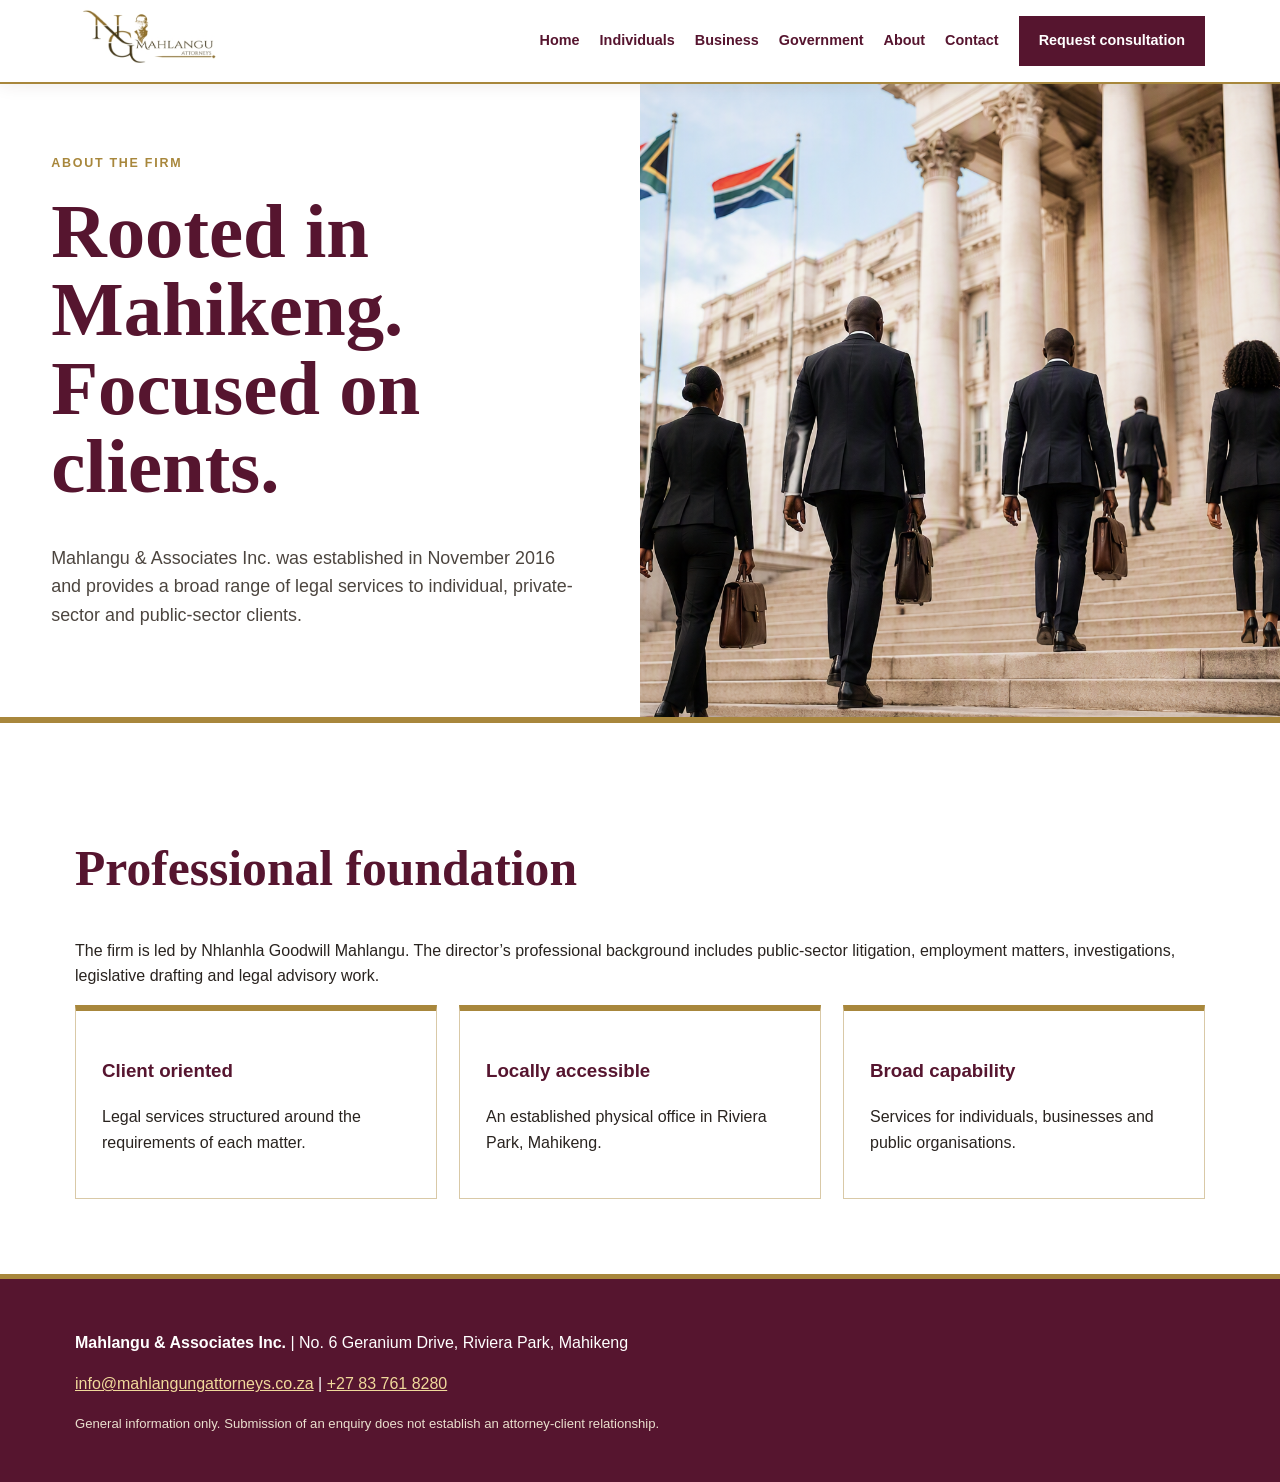
==== about.html @ ce29629a "Add files via upload" ====
<!doctype html><html lang="en-ZA"><head><meta charset="utf-8"><meta name="viewport" content="width=device-width,initial-scale=1"><meta name="description" content="About Mahlangu Attorneys in Mahikeng."><title>About | Mahlangu Attorneys</title><link rel="stylesheet" href="assets/style.css"><link rel="icon" href="assets/logo.jpeg"></head><body><header class="top"><nav class="nav wrap"><a href="index.html"><img class="logo" src="assets/logo.jpeg" alt="Mahlangu Attorneys logo"></a><button class="menu" aria-expanded="false">Menu</button><div class="links"><a href="index.html">Home</a><a href="individuals.html">Individuals</a><a href="business.html">Business</a><a href="government.html">Government</a><a href="about.html">About</a><a href="contact.html">Contact</a><a class="button" href="contact.html#form">Request consultation</a></div></nav></header>
<main><section class="pagehero"><div class="copy"><div class="eyebrow">About the firm</div><h1>Rooted in Mahikeng. Focused on clients.</h1><p class="lead">Mahlangu & Associates Inc. was established in November 2016 and provides a broad range of legal services to individual, private-sector and public-sector clients.</p></div><img src="assets/landing-court.png" alt="Legal professionals approaching courthouse steps"></section><section class="section"><div class="wrap"><h2>Professional foundation</h2><p>The firm is led by Nhlanhla Goodwill Mahlangu. The director’s professional background includes public-sector litigation, employment matters, investigations, legislative drafting and legal advisory work.</p><div class="grid3"><div class="card"><h3>Client oriented</h3><p>Legal services structured around the requirements of each matter.</p></div><div class="card"><h3>Locally accessible</h3><p>An established physical office in Riviera Park, Mahikeng.</p></div><div class="card"><h3>Broad capability</h3><p>Services for individuals, businesses and public organisations.</p></div></div></div></section></main><footer><div class="wrap"><p><strong>Mahlangu & Associates Inc.</strong> | No. 6 Geranium Drive, Riviera Park, Mahikeng</p><p><a href="mailto:info@mahlangungattorneys.co.za">info@mahlangungattorneys.co.za</a> | <a href="tel:+27837618280">+27 83 761 8280</a></p><p class="note" style="color:#eadfce">General information only. Submission of an enquiry does not establish an attorney-client relationship.</p></div></footer><script src="assets/site.js"></script>
</body></html>
---- assets/style.css ----
:root{--burg:#56152f;--gold:#a8873c;--ink:#29231f;--muted:#6d665f;--cream:#faf7f1;--line:#d9c9a7}*{box-sizing:border-box}html{scroll-behavior:smooth}body{margin:0;font-family:Arial,Helvetica,sans-serif;color:var(--ink);line-height:1.6;background:#fff}a{color:inherit}.wrap{width:min(1130px,92%);margin:auto}.top{position:sticky;top:0;z-index:20;background:#fff;border-bottom:2px solid var(--gold);box-shadow:0 2px 16px #3b211514}.nav{min-height:82px;display:flex;align-items:center;justify-content:space-between;gap:25px}.logo{width:285px;max-width:43vw;height:65px;object-fit:contain;object-position:left}.links{display:flex;align-items:center;gap:20px}.links a{text-decoration:none;color:var(--burg);font-weight:700;font-size:.9rem}.button{display:inline-block;background:var(--burg);color:#fff!important;padding:11px 18px;border:2px solid var(--burg);text-decoration:none;font-weight:700}.button.gold{background:var(--gold);border-color:var(--gold);color:#fff!important}.button.outline{background:#fff;color:var(--burg)!important}.menu{display:none;background:var(--burg);color:#fff;border:0;padding:10px}.hero{position:relative;min-height:640px;display:grid;align-items:center;border-bottom:7px solid var(--gold);overflow:hidden}.hero:before{content:"";position:absolute;inset:0;background:url('landing-court.png') center/cover no-repeat}.hero:after{content:"";position:absolute;inset:0;background:linear-gradient(90deg,#fff 0%,rgba(255,255,255,.95) 32%,rgba(255,255,255,.45) 62%,rgba(255,255,255,.03) 100%)}.hero-copy{position:relative;z-index:2;max-width:550px;padding:70px 0}.eyebrow{color:var(--gold);letter-spacing:.14em;text-transform:uppercase;font-weight:800;font-size:.78rem}.hero h1,.pagehero h1{font-family:Georgia,serif;color:var(--burg);font-size:clamp(2.8rem,6vw,5rem);line-height:1.02;margin:.25em 0}.lead{font-size:1.12rem;color:#4c453f}.btns{display:flex;gap:12px;flex-wrap:wrap;margin-top:26px}.section{padding:75px 0}.soft{background:var(--cream)}h2{font-family:Georgia,serif;color:var(--burg);font-size:clamp(2rem,4vw,3.1rem);line-height:1.15}.grid3{display:grid;grid-template-columns:repeat(3,1fr);gap:22px}.card{border:1px solid var(--line);border-top:6px solid var(--gold);background:#fff;padding:26px}.card h3{color:var(--burg)}.pagehero{display:grid;grid-template-columns:1fr 1fr;min-height:520px;border-bottom:6px solid var(--gold)}.pagehero .copy{padding:70px max(4vw,30px);display:grid;align-content:center;background:#fff}.pagehero img{width:100%;height:100%;object-fit:cover}.services{display:grid;grid-template-columns:repeat(2,1fr);gap:16px}.service{padding:22px;border-left:5px solid var(--burg);background:var(--cream)}.service h3{margin-top:0;color:var(--burg)}.contact{display:grid;grid-template-columns:.85fr 1.15fr;gap:40px}.panel{border:1px solid var(--line);padding:28px}.field{margin-bottom:14px}.field label{font-weight:700;display:block}.field input,.field select,.field textarea{width:100%;padding:12px;border:1px solid #aaa;font:inherit}.socials{display:flex;gap:10px;flex-wrap:wrap;margin-top:18px}.social{padding:9px 13px;border:1px solid var(--gold);color:var(--burg);text-decoration:none;font-weight:700}.note{font-size:.82rem;color:var(--muted)}footer{background:var(--burg);color:#fff;padding:35px 0;border-top:5px solid var(--gold)}footer .logo{background:#fff;padding:4px}footer a{color:#f0d99b}.success{display:none;padding:12px;background:#edf5ef;border-left:5px solid #39734d;margin-top:12px}@media(max-width:820px){.menu{display:block}.links{display:none;position:absolute;top:82px;left:0;right:0;background:#fff;padding:20px;flex-direction:column;align-items:flex-start;border-bottom:2px solid var(--gold)}.links.open{display:flex}.pagehero{grid-template-columns:1fr}.pagehero img{max-height:420px}.grid3{grid-template-columns:1fr}.contact{grid-template-columns:1fr}.hero:after{background:rgba(255,255,255,.75)}.services{grid-template-columns:1fr}}@media(max-width:520px){.logo{width:195px}.hero{min-height:570px}.hero-copy{padding:45px 0}}
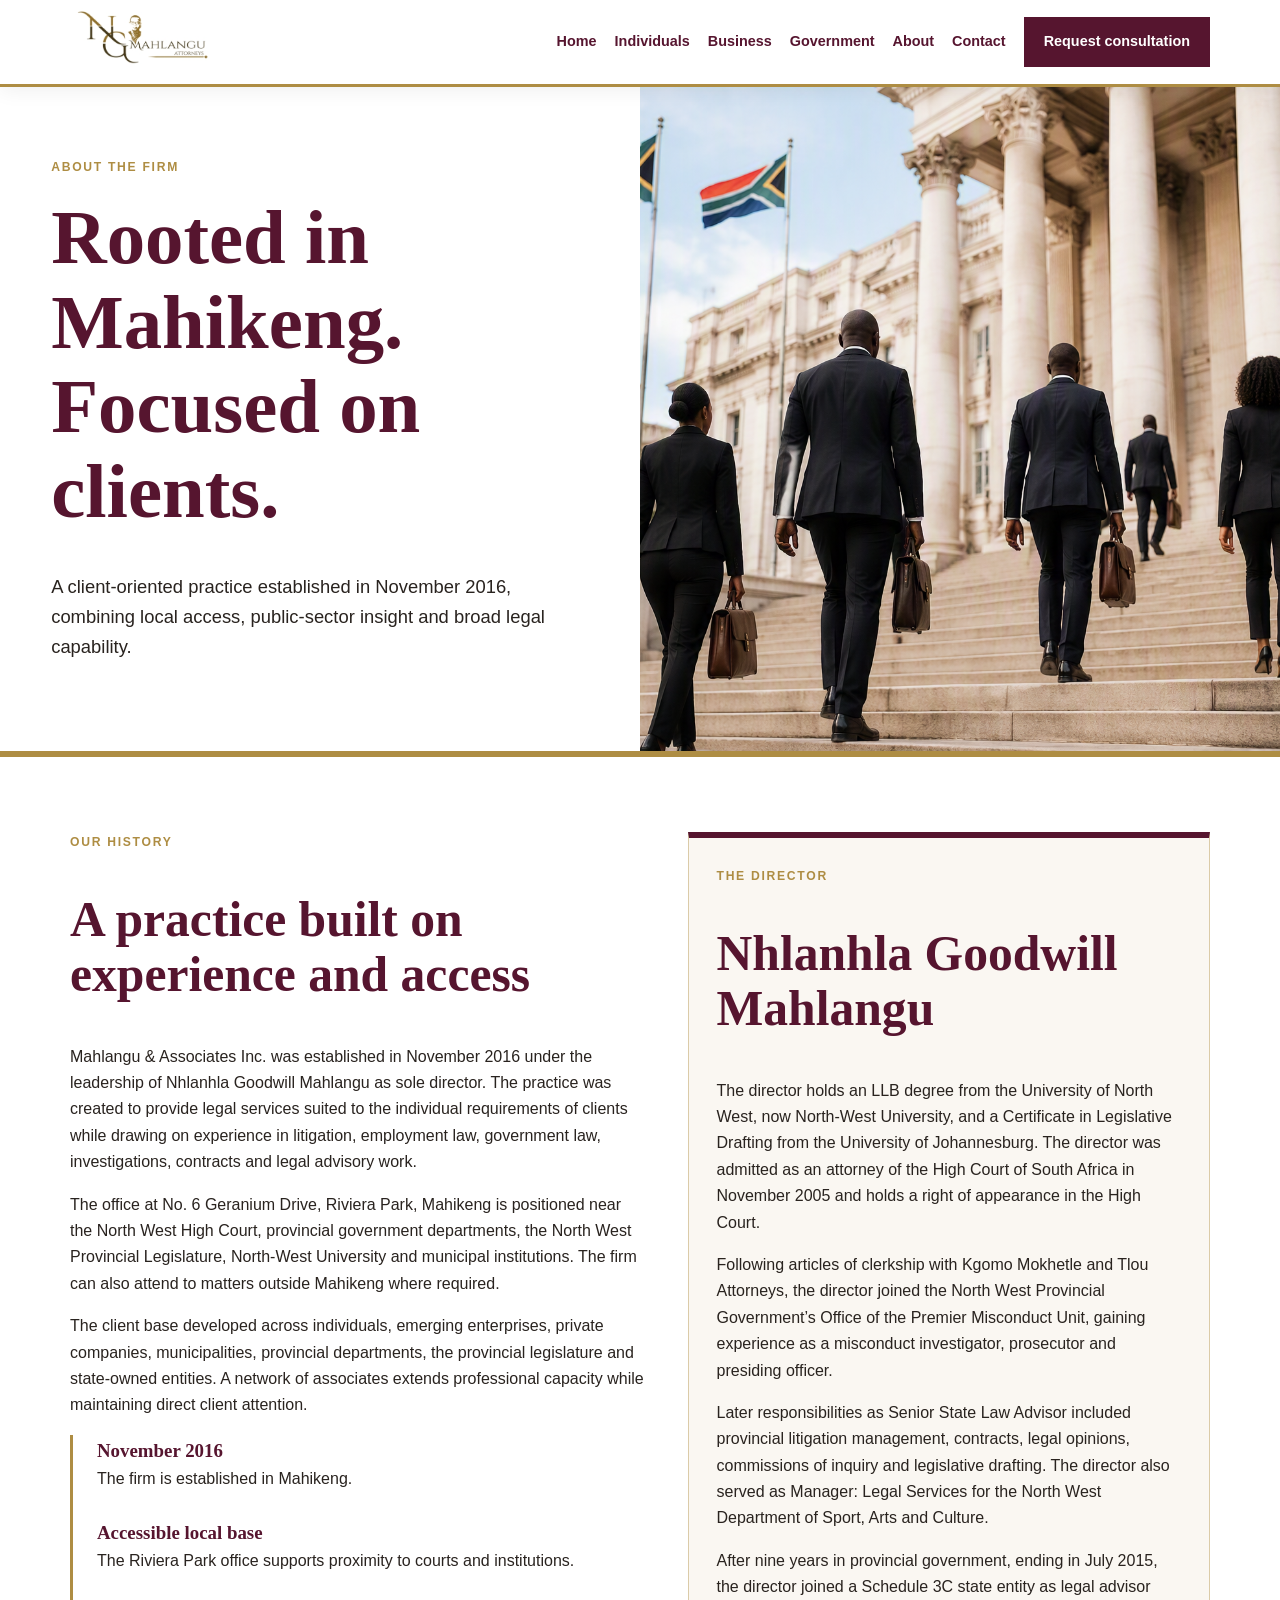
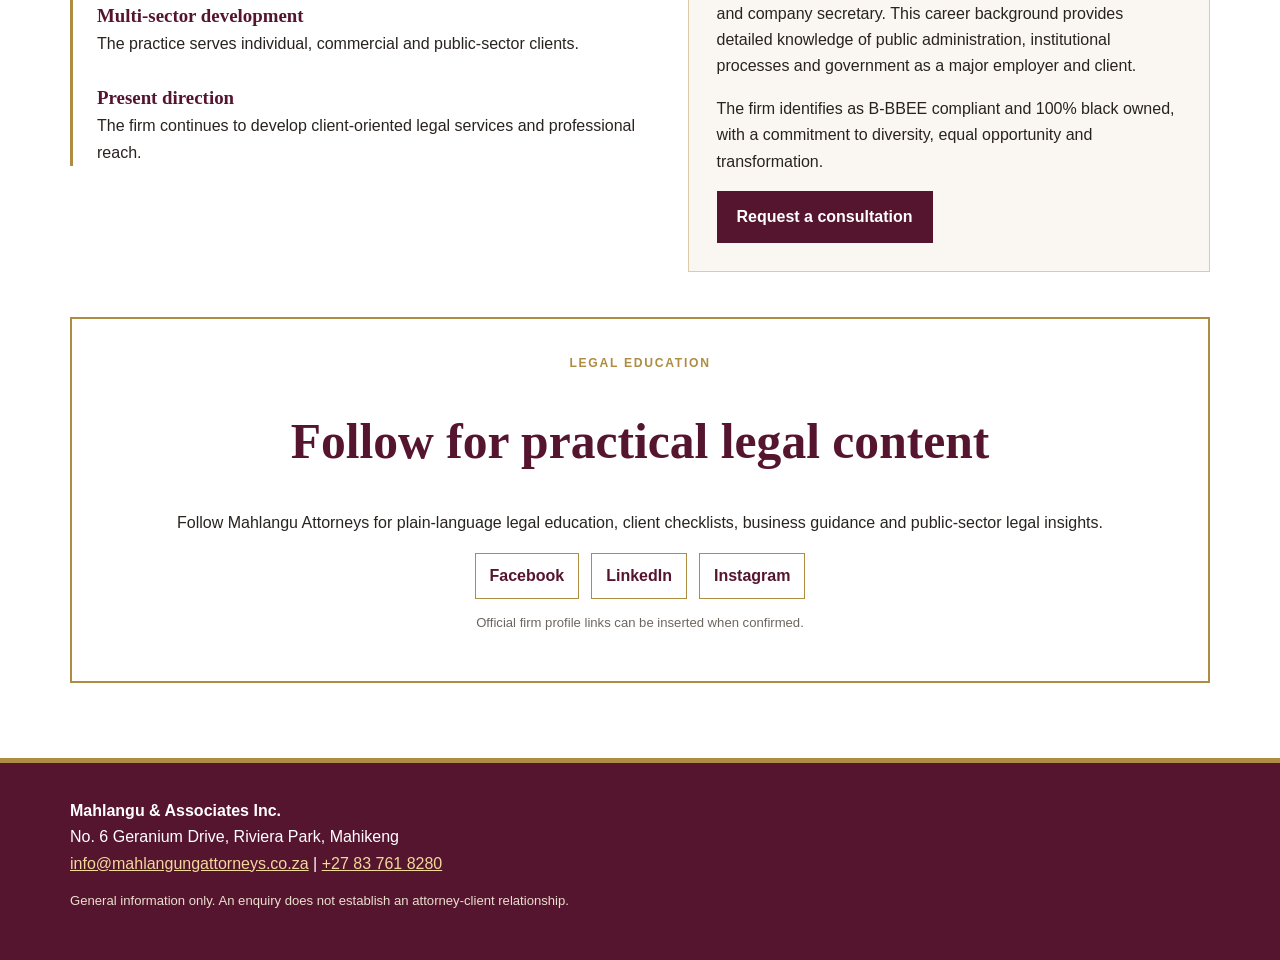
==== commit dddc4f58: "Add files via upload" ====
--- a/about.html
+++ b/about.html
@@ -1,3 +1 @@
-<!doctype html><html lang="en-ZA"><head><meta charset="utf-8"><meta name="viewport" content="width=device-width,initial-scale=1"><meta name="description" content="About Mahlangu Attorneys in Mahikeng."><title>About | Mahlangu Attorneys</title><link rel="stylesheet" href="assets/style.css"><link rel="icon" href="assets/logo.jpeg"></head><body><header class="top"><nav class="nav wrap"><a href="index.html"><img class="logo" src="assets/logo.jpeg" alt="Mahlangu Attorneys logo"></a><button class="menu" aria-expanded="false">Menu</button><div class="links"><a href="index.html">Home</a><a href="individuals.html">Individuals</a><a href="business.html">Business</a><a href="government.html">Government</a><a href="about.html">About</a><a href="contact.html">Contact</a><a class="button" href="contact.html#form">Request consultation</a></div></nav></header>
-<main><section class="pagehero"><div class="copy"><div class="eyebrow">About the firm</div><h1>Rooted in Mahikeng. Focused on clients.</h1><p class="lead">Mahlangu & Associates Inc. was established in November 2016 and provides a broad range of legal services to individual, private-sector and public-sector clients.</p></div><img src="assets/landing-court.png" alt="Legal professionals approaching courthouse steps"></section><section class="section"><div class="wrap"><h2>Professional foundation</h2><p>The firm is led by Nhlanhla Goodwill Mahlangu. The director’s professional background includes public-sector litigation, employment matters, investigations, legislative drafting and legal advisory work.</p><div class="grid3"><div class="card"><h3>Client oriented</h3><p>Legal services structured around the requirements of each matter.</p></div><div class="card"><h3>Locally accessible</h3><p>An established physical office in Riviera Park, Mahikeng.</p></div><div class="card"><h3>Broad capability</h3><p>Services for individuals, businesses and public organisations.</p></div></div></div></section></main><footer><div class="wrap"><p><strong>Mahlangu & Associates Inc.</strong> | No. 6 Geranium Drive, Riviera Park, Mahikeng</p><p><a href="mailto:info@mahlangungattorneys.co.za">info@mahlangungattorneys.co.za</a> | <a href="tel:+27837618280">+27 83 761 8280</a></p><p class="note" style="color:#eadfce">General information only. Submission of an enquiry does not establish an attorney-client relationship.</p></div></footer><script src="assets/site.js"></script>
-</body></html>+<!doctype html><html lang="en-ZA"><head><meta charset="utf-8"><meta name="viewport" content="width=device-width,initial-scale=1"><title>About | Mahlangu Attorneys</title><link rel="stylesheet" href="assets/style.css"></head><body><header class="top"><nav class="nav wrap"><a href="index.html"><img class="logo" src="assets/logo.jpeg" alt="Mahlangu Attorneys logo"></a><button class="menu">Menu</button><div class="links"><a href="index.html">Home</a><a href="individuals.html">Individuals</a><a href="business.html">Business</a><a href="government.html">Government</a><a href="about.html">About</a><a href="contact.html">Contact</a><a class="btn" href="contact.html">Request consultation</a></div></nav></header><main><section class="pagehero"><div class="copy"><div class="eyebrow">About the firm</div><h1>Rooted in Mahikeng. Focused on clients.</h1><p class="lead">A client-oriented practice established in November 2016, combining local access, public-sector insight and broad legal capability.</p></div><img src="assets/court-hero.png" alt="Legal professionals approaching courthouse steps"></section><section class="section"><div class="wrap history"><div><div class="eyebrow">Our history</div><h2>A practice built on experience and access</h2><p>Mahlangu & Associates Inc. was established in November 2016 under the leadership of Nhlanhla Goodwill Mahlangu as sole director. The practice was created to provide legal services suited to the individual requirements of clients while drawing on experience in litigation, employment law, government law, investigations, contracts and legal advisory work.</p><p>The office at No. 6 Geranium Drive, Riviera Park, Mahikeng is positioned near the North West High Court, provincial government departments, the North West Provincial Legislature, North-West University and municipal institutions. The firm can also attend to matters outside Mahikeng where required.</p><p>The client base developed across individuals, emerging enterprises, private companies, municipalities, provincial departments, the provincial legislature and state-owned entities. A network of associates extends professional capacity while maintaining direct client attention.</p><div class="timeline"><div class="milestone"><strong>November 2016</strong>The firm is established in Mahikeng.</div><div class="milestone"><strong>Accessible local base</strong>The Riviera Park office supports proximity to courts and institutions.</div><div class="milestone"><strong>Multi-sector development</strong>The practice serves individual, commercial and public-sector clients.</div><div class="milestone"><strong>Present direction</strong>The firm continues to develop client-oriented legal services and professional reach.</div></div></div><aside class="director"><div class="eyebrow">The director</div><h2>Nhlanhla Goodwill Mahlangu</h2><p>The director holds an LLB degree from the University of North West, now North-West University, and a Certificate in Legislative Drafting from the University of Johannesburg. The director was admitted as an attorney of the High Court of South Africa in November 2005 and holds a right of appearance in the High Court.</p><p>Following articles of clerkship with Kgomo Mokhetle and Tlou Attorneys, the director joined the North West Provincial Government’s Office of the Premier Misconduct Unit, gaining experience as a misconduct investigator, prosecutor and presiding officer.</p><p>Later responsibilities as Senior State Law Advisor included provincial litigation management, contracts, legal opinions, commissions of inquiry and legislative drafting. The director also served as Manager: Legal Services for the North West Department of Sport, Arts and Culture.</p><p>After nine years in provincial government, ending in July 2015, the director joined a Schedule 3C state entity as legal advisor and company secretary. This career background provides detailed knowledge of public administration, institutional processes and government as a major employer and client.</p><p>The firm identifies as B-BBEE compliant and 100% black owned, with a commitment to diversity, equal opportunity and transformation.</p><a class="btn" href="contact.html">Request a consultation</a></aside></div><div class="wrap"><div class="social-cta"><div class="eyebrow">Legal education</div><h2>Follow for practical legal content</h2><p>Follow Mahlangu Attorneys for plain-language legal education, client checklists, business guidance and public-sector legal insights.</p><div class="socials"><a class="social" href="https://www.facebook.com/">Facebook</a><a class="social" href="https://www.linkedin.com/">LinkedIn</a><a class="social" href="https://www.instagram.com/">Instagram</a></div><p class="fine">Official firm profile links can be inserted when confirmed.</p></div></div></section></main><footer><div class="wrap"><strong>Mahlangu & Associates Inc.</strong><br>No. 6 Geranium Drive, Riviera Park, Mahikeng<br><a href="mailto:info@mahlangungattorneys.co.za">info@mahlangungattorneys.co.za</a> | <a href="tel:+27837618280">+27 83 761 8280</a><p class="fine" style="color:#eadfce">General information only. An enquiry does not establish an attorney-client relationship.</p></div></footer><script src="assets/site.js"></script></body></html>
--- a/assets/style.css
+++ b/assets/style.css
@@ -1 +1,2 @@
-:root{--burg:#56152f;--gold:#a8873c;--ink:#29231f;--muted:#6d665f;--cream:#faf7f1;--line:#d9c9a7}*{box-sizing:border-box}html{scroll-behavior:smooth}body{margin:0;font-family:Arial,Helvetica,sans-serif;color:var(--ink);line-height:1.6;background:#fff}a{color:inherit}.wrap{width:min(1130px,92%);margin:auto}.top{position:sticky;top:0;z-index:20;background:#fff;border-bottom:2px solid var(--gold);box-shadow:0 2px 16px #3b211514}.nav{min-height:82px;display:flex;align-items:center;justify-content:space-between;gap:25px}.logo{width:285px;max-width:43vw;height:65px;object-fit:contain;object-position:left}.links{display:flex;align-items:center;gap:20px}.links a{text-decoration:none;color:var(--burg);font-weight:700;font-size:.9rem}.button{display:inline-block;background:var(--burg);color:#fff!important;padding:11px 18px;border:2px solid var(--burg);text-decoration:none;font-weight:700}.button.gold{background:var(--gold);border-color:var(--gold);color:#fff!important}.button.outline{background:#fff;color:var(--burg)!important}.menu{display:none;background:var(--burg);color:#fff;border:0;padding:10px}.hero{position:relative;min-height:640px;display:grid;align-items:center;border-bottom:7px solid var(--gold);overflow:hidden}.hero:before{content:"";position:absolute;inset:0;background:url('landing-court.png') center/cover no-repeat}.hero:after{content:"";position:absolute;inset:0;background:linear-gradient(90deg,#fff 0%,rgba(255,255,255,.95) 32%,rgba(255,255,255,.45) 62%,rgba(255,255,255,.03) 100%)}.hero-copy{position:relative;z-index:2;max-width:550px;padding:70px 0}.eyebrow{color:var(--gold);letter-spacing:.14em;text-transform:uppercase;font-weight:800;font-size:.78rem}.hero h1,.pagehero h1{font-family:Georgia,serif;color:var(--burg);font-size:clamp(2.8rem,6vw,5rem);line-height:1.02;margin:.25em 0}.lead{font-size:1.12rem;color:#4c453f}.btns{display:flex;gap:12px;flex-wrap:wrap;margin-top:26px}.section{padding:75px 0}.soft{background:var(--cream)}h2{font-family:Georgia,serif;color:var(--burg);font-size:clamp(2rem,4vw,3.1rem);line-height:1.15}.grid3{display:grid;grid-template-columns:repeat(3,1fr);gap:22px}.card{border:1px solid var(--line);border-top:6px solid var(--gold);background:#fff;padding:26px}.card h3{color:var(--burg)}.pagehero{display:grid;grid-template-columns:1fr 1fr;min-height:520px;border-bottom:6px solid var(--gold)}.pagehero .copy{padding:70px max(4vw,30px);display:grid;align-content:center;background:#fff}.pagehero img{width:100%;height:100%;object-fit:cover}.services{display:grid;grid-template-columns:repeat(2,1fr);gap:16px}.service{padding:22px;border-left:5px solid var(--burg);background:var(--cream)}.service h3{margin-top:0;color:var(--burg)}.contact{display:grid;grid-template-columns:.85fr 1.15fr;gap:40px}.panel{border:1px solid var(--line);padding:28px}.field{margin-bottom:14px}.field label{font-weight:700;display:block}.field input,.field select,.field textarea{width:100%;padding:12px;border:1px solid #aaa;font:inherit}.socials{display:flex;gap:10px;flex-wrap:wrap;margin-top:18px}.social{padding:9px 13px;border:1px solid var(--gold);color:var(--burg);text-decoration:none;font-weight:700}.note{font-size:.82rem;color:var(--muted)}footer{background:var(--burg);color:#fff;padding:35px 0;border-top:5px solid var(--gold)}footer .logo{background:#fff;padding:4px}footer a{color:#f0d99b}.success{display:none;padding:12px;background:#edf5ef;border-left:5px solid #39734d;margin-top:12px}@media(max-width:820px){.menu{display:block}.links{display:none;position:absolute;top:82px;left:0;right:0;background:#fff;padding:20px;flex-direction:column;align-items:flex-start;border-bottom:2px solid var(--gold)}.links.open{display:flex}.pagehero{grid-template-columns:1fr}.pagehero img{max-height:420px}.grid3{grid-template-columns:1fr}.contact{grid-template-columns:1fr}.hero:after{background:rgba(255,255,255,.75)}.services{grid-template-columns:1fr}}@media(max-width:520px){.logo{width:195px}.hero{min-height:570px}.hero-copy{padding:45px 0}}
+
+:root{--b:#56152f;--g:#ae8d43;--ink:#29231f;--muted:#6d665f;--cream:#faf7f2;--line:#dbcba8}*{box-sizing:border-box}body{margin:0;font-family:Arial,Helvetica,sans-serif;color:var(--ink);line-height:1.65;background:#fff}a{color:inherit}.wrap{width:min(1140px,92%);margin:auto}.top{position:sticky;top:0;z-index:10;background:#fff;border-bottom:3px solid var(--g);box-shadow:0 3px 20px #0001}.nav{min-height:84px;display:flex;align-items:center;justify-content:space-between;gap:22px}.logo{width:275px;max-width:44vw;height:64px;object-fit:contain;object-position:left}.links{display:flex;gap:18px;align-items:center}.links a{text-decoration:none;color:var(--b);font-weight:700;font-size:.9rem}.btn{display:inline-block;background:var(--b);color:#fff!important;padding:11px 18px;text-decoration:none;border:2px solid var(--b);font-weight:700}.btn.out{background:#fff;color:var(--b)!important}.menu{display:none;background:var(--b);color:#fff;border:0;padding:10px 13px}.hero{min-height:650px;position:relative;display:grid;align-items:center;border-bottom:7px solid var(--g)}.hero:before{content:'';position:absolute;inset:0;background:url('court-hero.png') center/cover}.hero:after{content:'';position:absolute;inset:0;background:linear-gradient(90deg,#fff 0%,#fffffff2 35%,#ffffff70 65%,transparent)}.hero-copy{position:relative;z-index:1;max-width:580px}.eyebrow{color:var(--g);text-transform:uppercase;letter-spacing:.14em;font-weight:800;font-size:.76rem}h1,h2{font-family:Georgia,serif;color:var(--b);line-height:1.1}h1{font-size:clamp(2.8rem,6vw,5rem);margin:.25em 0}h2{font-size:clamp(2rem,4vw,3.1rem)}.lead{font-size:1.15rem}.section{padding:75px 0}.soft{background:var(--cream)}.grid3{display:grid;grid-template-columns:repeat(3,1fr);gap:22px}.card{background:#fff;border:1px solid var(--line);border-top:6px solid var(--g);padding:26px}.card h3{color:var(--b)}.pagehero{display:grid;grid-template-columns:1fr 1fr;min-height:520px;border-bottom:6px solid var(--g)}.pagehero .copy{padding:70px max(4vw,30px);display:grid;align-content:center}.pagehero img{width:100%;height:100%;object-fit:cover}.services{display:grid;grid-template-columns:repeat(2,1fr);gap:16px}.service{background:var(--cream);border-left:5px solid var(--b);padding:22px}.service h3{margin-top:0;color:var(--b)}.history{display:grid;grid-template-columns:1.05fr .95fr;gap:40px}.director{background:var(--cream);border:1px solid var(--line);border-top:6px solid var(--b);padding:28px}.timeline{border-left:3px solid var(--g);padding-left:24px}.milestone{margin-bottom:25px}.milestone strong{display:block;color:var(--b);font-family:Georgia,serif;font-size:1.18rem}.testimonials{display:grid;grid-template-columns:repeat(2,1fr);gap:20px;margin-top:20px}.testimonial{position:relative;background:#fff;border:1px solid var(--line);border-left:6px solid var(--g);padding:25px}.testimonial blockquote{margin:12px 0 18px}.sample{font-size:.7rem;color:var(--b);border:1px solid var(--g);padding:4px 8px;text-transform:uppercase;font-weight:800}.blurred{filter:blur(4px);font-weight:800;color:var(--b)}.role{display:block;color:var(--muted);font-size:.85rem}.notice{background:#fff7df;border-left:4px solid var(--g);padding:14px}.social-cta{text-align:center;margin-top:45px;padding:34px;border:2px solid var(--g);background:#fff}.socials{display:flex;justify-content:center;gap:12px;flex-wrap:wrap}.social{border:1px solid var(--g);color:var(--b);padding:9px 14px;text-decoration:none;font-weight:800}.contact{display:grid;grid-template-columns:.85fr 1.15fr;gap:35px}.panel{border:1px solid var(--line);padding:28px}.field{margin-bottom:14px}.field label{font-weight:700;display:block}.field input,.field select,.field textarea{width:100%;padding:12px;border:1px solid #aaa;font:inherit}.fine{font-size:.82rem;color:var(--muted)}footer{background:var(--b);color:#fff;border-top:5px solid var(--g);padding:35px 0}footer a{color:#f0d99b}@media(max-width:850px){.menu{display:block}.links{display:none;position:absolute;top:84px;left:0;right:0;background:#fff;padding:20px;flex-direction:column;align-items:flex-start;border-bottom:2px solid var(--g)}.links.open{display:flex}.grid3,.pagehero,.services,.history,.testimonials,.contact{grid-template-columns:1fr}.pagehero img{max-height:420px}.hero:after{background:#ffffffc9}}
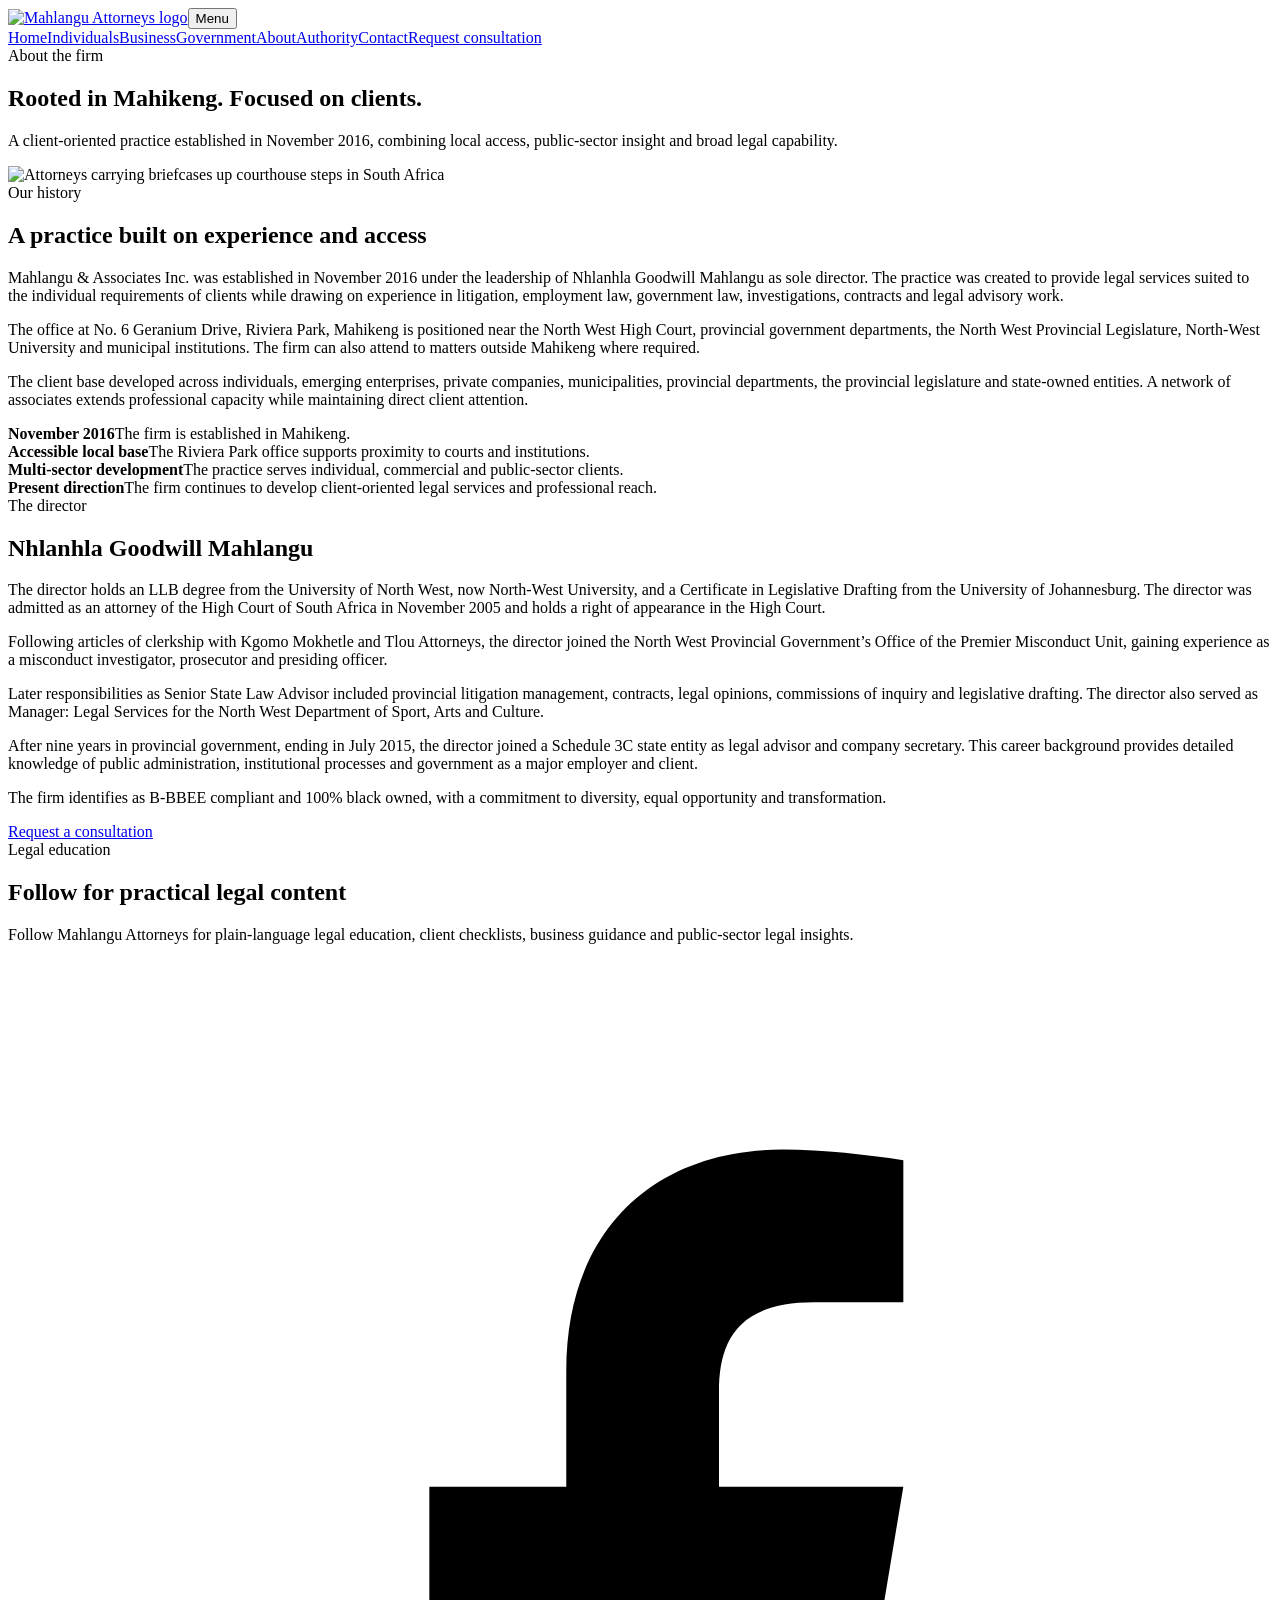
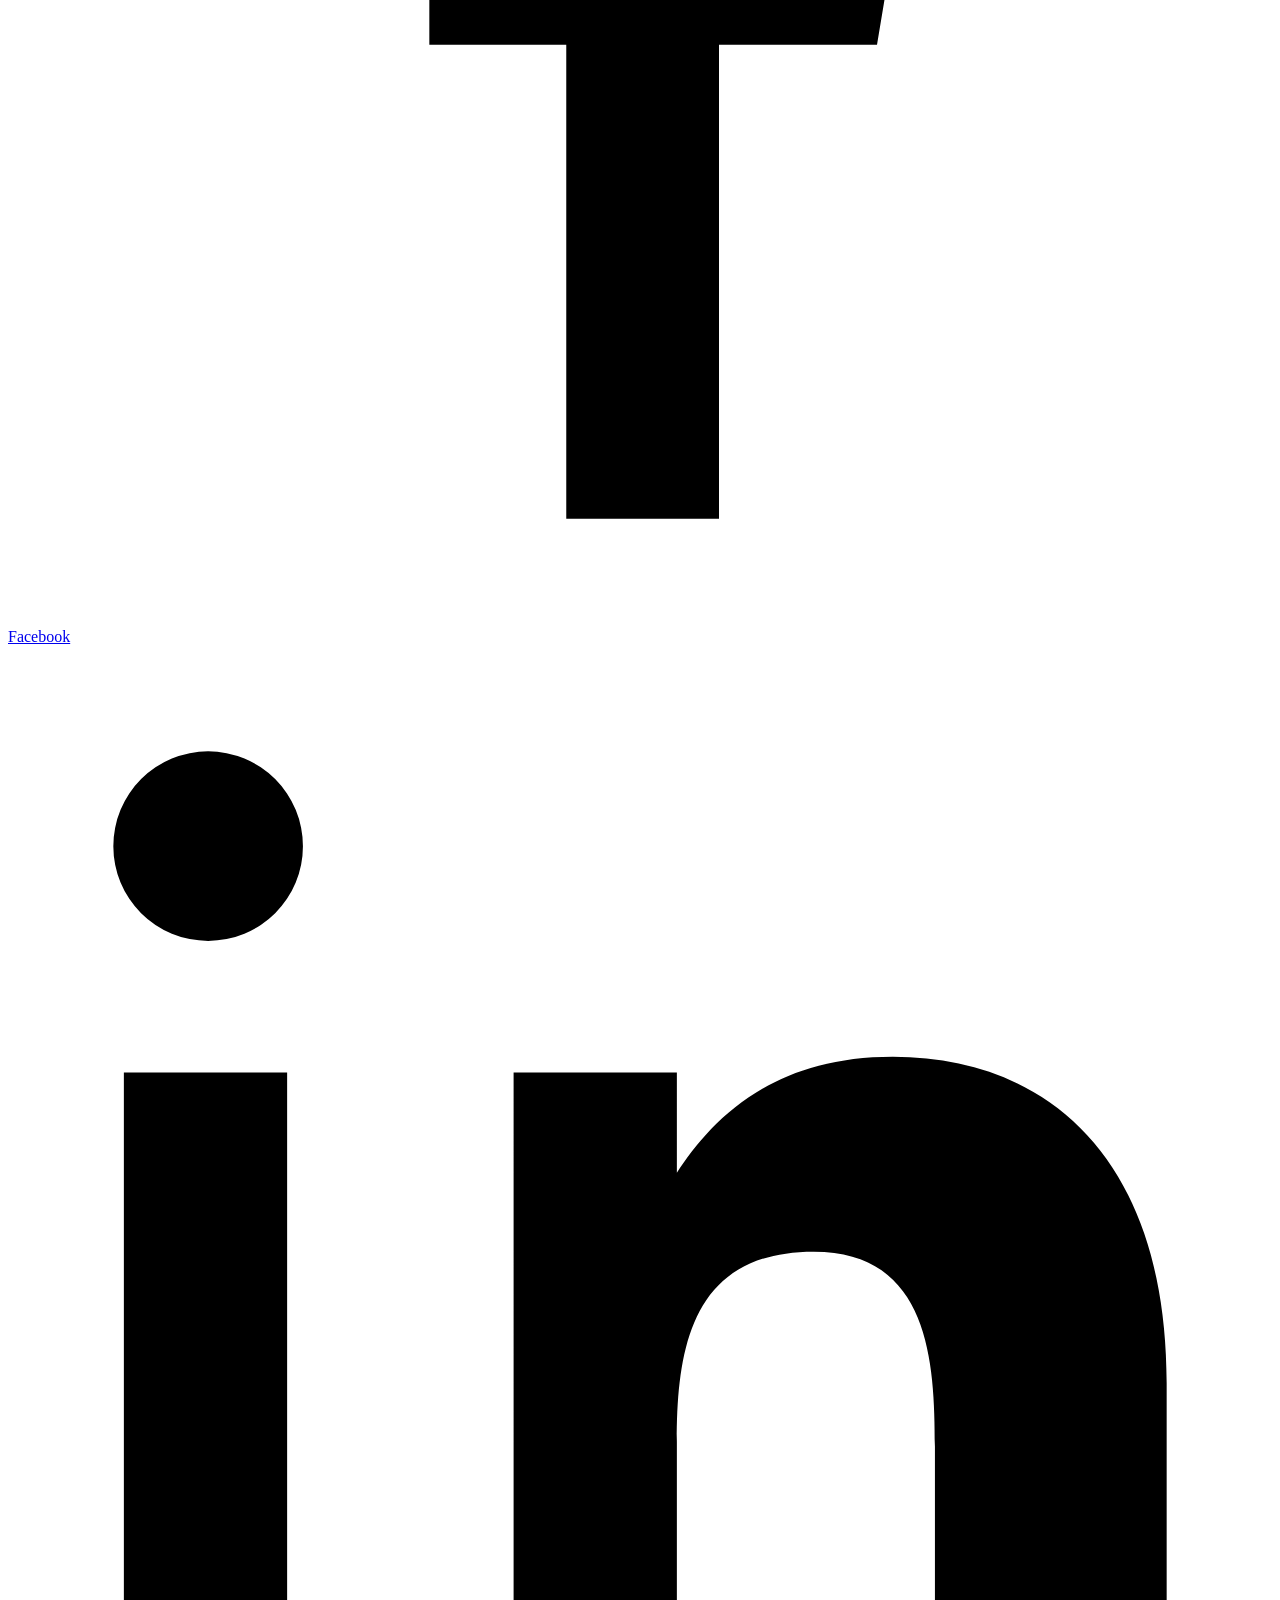
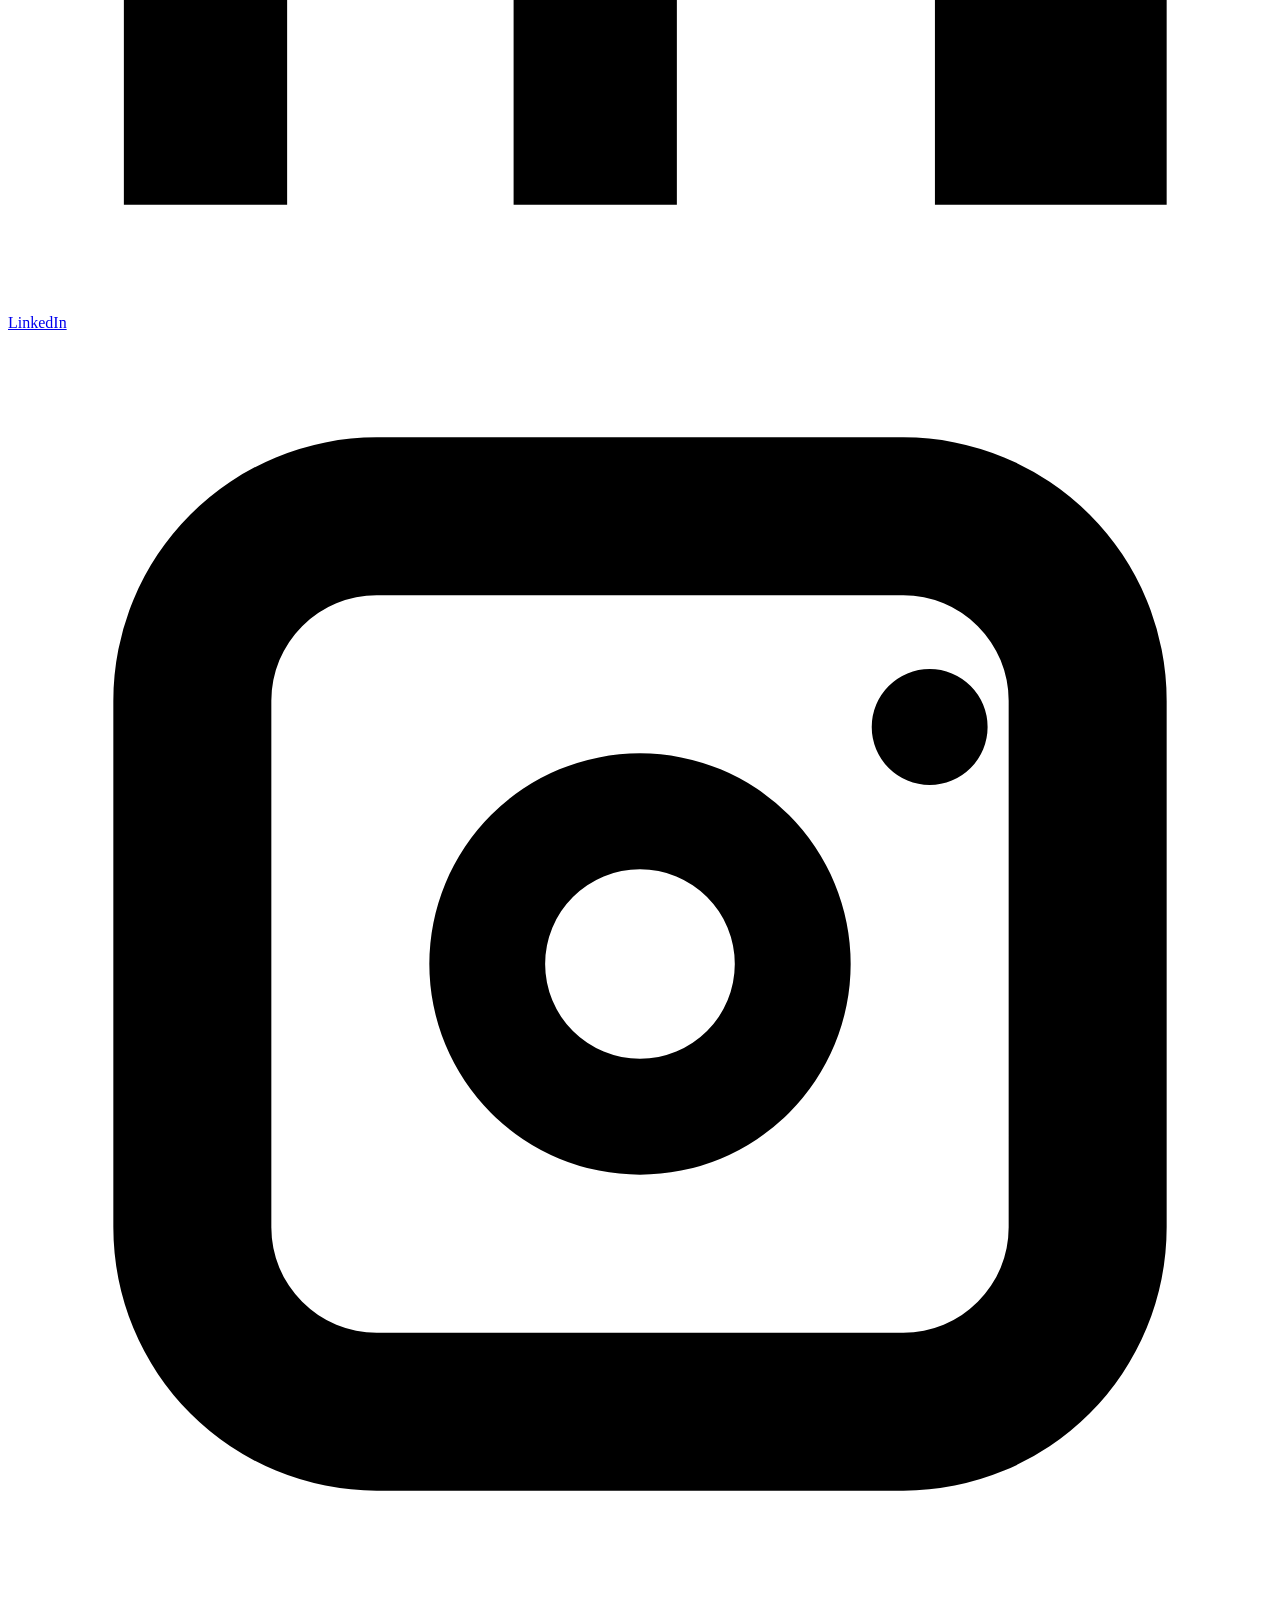
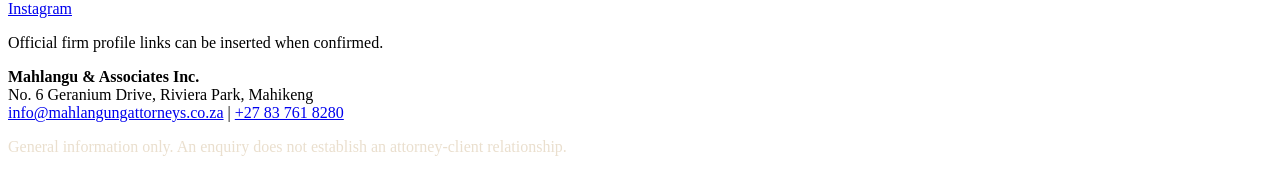
==== commit 857d8321: "Add files via upload" ====
--- a/about.html
+++ b/about.html
@@ -1 +1 @@
-<!doctype html><html lang="en-ZA"><head><meta charset="utf-8"><meta name="viewport" content="width=device-width,initial-scale=1"><title>About | Mahlangu Attorneys</title><link rel="stylesheet" href="assets/style.css"></head><body><header class="top"><nav class="nav wrap"><a href="index.html"><img class="logo" src="assets/logo.jpeg" alt="Mahlangu Attorneys logo"></a><button class="menu">Menu</button><div class="links"><a href="index.html">Home</a><a href="individuals.html">Individuals</a><a href="business.html">Business</a><a href="government.html">Government</a><a href="about.html">About</a><a href="contact.html">Contact</a><a class="btn" href="contact.html">Request consultation</a></div></nav></header><main><section class="pagehero"><div class="copy"><div class="eyebrow">About the firm</div><h1>Rooted in Mahikeng. Focused on clients.</h1><p class="lead">A client-oriented practice established in November 2016, combining local access, public-sector insight and broad legal capability.</p></div><img src="assets/court-hero.png" alt="Legal professionals approaching courthouse steps"></section><section class="section"><div class="wrap history"><div><div class="eyebrow">Our history</div><h2>A practice built on experience and access</h2><p>Mahlangu & Associates Inc. was established in November 2016 under the leadership of Nhlanhla Goodwill Mahlangu as sole director. The practice was created to provide legal services suited to the individual requirements of clients while drawing on experience in litigation, employment law, government law, investigations, contracts and legal advisory work.</p><p>The office at No. 6 Geranium Drive, Riviera Park, Mahikeng is positioned near the North West High Court, provincial government departments, the North West Provincial Legislature, North-West University and municipal institutions. The firm can also attend to matters outside Mahikeng where required.</p><p>The client base developed across individuals, emerging enterprises, private companies, municipalities, provincial departments, the provincial legislature and state-owned entities. A network of associates extends professional capacity while maintaining direct client attention.</p><div class="timeline"><div class="milestone"><strong>November 2016</strong>The firm is established in Mahikeng.</div><div class="milestone"><strong>Accessible local base</strong>The Riviera Park office supports proximity to courts and institutions.</div><div class="milestone"><strong>Multi-sector development</strong>The practice serves individual, commercial and public-sector clients.</div><div class="milestone"><strong>Present direction</strong>The firm continues to develop client-oriented legal services and professional reach.</div></div></div><aside class="director"><div class="eyebrow">The director</div><h2>Nhlanhla Goodwill Mahlangu</h2><p>The director holds an LLB degree from the University of North West, now North-West University, and a Certificate in Legislative Drafting from the University of Johannesburg. The director was admitted as an attorney of the High Court of South Africa in November 2005 and holds a right of appearance in the High Court.</p><p>Following articles of clerkship with Kgomo Mokhetle and Tlou Attorneys, the director joined the North West Provincial Government’s Office of the Premier Misconduct Unit, gaining experience as a misconduct investigator, prosecutor and presiding officer.</p><p>Later responsibilities as Senior State Law Advisor included provincial litigation management, contracts, legal opinions, commissions of inquiry and legislative drafting. The director also served as Manager: Legal Services for the North West Department of Sport, Arts and Culture.</p><p>After nine years in provincial government, ending in July 2015, the director joined a Schedule 3C state entity as legal advisor and company secretary. This career background provides detailed knowledge of public administration, institutional processes and government as a major employer and client.</p><p>The firm identifies as B-BBEE compliant and 100% black owned, with a commitment to diversity, equal opportunity and transformation.</p><a class="btn" href="contact.html">Request a consultation</a></aside></div><div class="wrap"><div class="social-cta"><div class="eyebrow">Legal education</div><h2>Follow for practical legal content</h2><p>Follow Mahlangu Attorneys for plain-language legal education, client checklists, business guidance and public-sector legal insights.</p><div class="socials"><a class="social" href="https://www.facebook.com/">Facebook</a><a class="social" href="https://www.linkedin.com/">LinkedIn</a><a class="social" href="https://www.instagram.com/">Instagram</a></div><p class="fine">Official firm profile links can be inserted when confirmed.</p></div></div></section></main><footer><div class="wrap"><strong>Mahlangu & Associates Inc.</strong><br>No. 6 Geranium Drive, Riviera Park, Mahikeng<br><a href="mailto:info@mahlangungattorneys.co.za">info@mahlangungattorneys.co.za</a> | <a href="tel:+27837618280">+27 83 761 8280</a><p class="fine" style="color:#eadfce">General information only. An enquiry does not establish an attorney-client relationship.</p></div></footer><script src="assets/site.js"></script></body></html>+<!doctype html><html lang="en-ZA"><head><meta charset="utf-8"><meta name="viewport" content="width=device-width,initial-scale=1"><title>About Mahlangu Attorneys | Mahikeng Law Firm</title><meta name="description" content="Learn about Mahlangu & Associates Inc., its Mahikeng history, legal experience, public-sector knowledge and director Nhlanhla Goodwill Mahlangu."><meta name="keywords" content="Mahikeng law firm"><meta name="robots" content="index, follow"><link rel="canonical" href="https://pmanphako-collab.github.io/mahlangu-attorneys-website/about.html"><link rel="stylesheet" href="assets/style.css"><meta property="og:title" content="About Mahlangu Attorneys | Mahikeng Law Firm"><meta property="og:description" content="Learn about Mahlangu & Associates Inc., its Mahikeng history, legal experience, public-sector knowledge and director Nhlanhla Goodwill Mahlangu."><meta property="og:type" content="website"><meta property="og:image" content="assets/attorneys-mahikeng-court.png"></head><body><header class="top"><nav class="nav wrap"><a href="index.html"><img class="logo" src="assets/logo.jpeg" alt="Mahlangu Attorneys logo"></a><button class="menu">Menu</button><div class="links"><a href="index.html">Home</a><a href="individuals.html">Individuals</a><a href="business.html">Business</a><a href="government.html">Government</a><a href="about.html">About</a><a href="authority.html">Authority</a><a href="contact.html">Contact</a><a class="btn" href="contact.html">Request consultation</a></div></nav></header><main><section class="pagehero"><div class="copy"><div class="eyebrow">About the firm</div><h1>Rooted in Mahikeng. Focused on clients.</h1><p class="lead">A client-oriented practice established in November 2016, combining local access, public-sector insight and broad legal capability.</p></div><img src="assets/attorneys-mahikeng-court.png" loading="eager" alt="Attorneys carrying briefcases up courthouse steps in South Africa"></section><section class="section"><div class="wrap history"><div><div class="eyebrow">Our history</div><h2>A practice built on experience and access</h2><p>Mahlangu & Associates Inc. was established in November 2016 under the leadership of Nhlanhla Goodwill Mahlangu as sole director. The practice was created to provide legal services suited to the individual requirements of clients while drawing on experience in litigation, employment law, government law, investigations, contracts and legal advisory work.</p><p>The office at No. 6 Geranium Drive, Riviera Park, Mahikeng is positioned near the North West High Court, provincial government departments, the North West Provincial Legislature, North-West University and municipal institutions. The firm can also attend to matters outside Mahikeng where required.</p><p>The client base developed across individuals, emerging enterprises, private companies, municipalities, provincial departments, the provincial legislature and state-owned entities. A network of associates extends professional capacity while maintaining direct client attention.</p><div class="timeline"><div class="milestone"><strong>November 2016</strong>The firm is established in Mahikeng.</div><div class="milestone"><strong>Accessible local base</strong>The Riviera Park office supports proximity to courts and institutions.</div><div class="milestone"><strong>Multi-sector development</strong>The practice serves individual, commercial and public-sector clients.</div><div class="milestone"><strong>Present direction</strong>The firm continues to develop client-oriented legal services and professional reach.</div></div></div><aside class="director"><div class="eyebrow">The director</div><h2>Nhlanhla Goodwill Mahlangu</h2><p>The director holds an LLB degree from the University of North West, now North-West University, and a Certificate in Legislative Drafting from the University of Johannesburg. The director was admitted as an attorney of the High Court of South Africa in November 2005 and holds a right of appearance in the High Court.</p><p>Following articles of clerkship with Kgomo Mokhetle and Tlou Attorneys, the director joined the North West Provincial Government’s Office of the Premier Misconduct Unit, gaining experience as a misconduct investigator, prosecutor and presiding officer.</p><p>Later responsibilities as Senior State Law Advisor included provincial litigation management, contracts, legal opinions, commissions of inquiry and legislative drafting. The director also served as Manager: Legal Services for the North West Department of Sport, Arts and Culture.</p><p>After nine years in provincial government, ending in July 2015, the director joined a Schedule 3C state entity as legal advisor and company secretary. This career background provides detailed knowledge of public administration, institutional processes and government as a major employer and client.</p><p>The firm identifies as B-BBEE compliant and 100% black owned, with a commitment to diversity, equal opportunity and transformation.</p><a class="btn" href="contact.html">Request a consultation</a></aside></div><div class="wrap"><div class="social-cta"><div class="eyebrow">Legal education</div><h2>Follow for practical legal content</h2><p>Follow Mahlangu Attorneys for plain-language legal education, client checklists, business guidance and public-sector legal insights.</p><div class="socials"><a class="social social-icon" href="https://www.facebook.com/" target="_blank" rel="noopener" aria-label="Follow Mahlangu Attorneys on Facebook"><svg viewBox="0 0 24 24" aria-hidden="true"><path d="M13.5 22v-9h3l.5-3h-3.5V8.2c0-.9.3-1.7 1.8-1.7H17V3.8c-.7-.1-1.5-.2-2.3-.2-2.4 0-4.1 1.5-4.1 4.2V10H8v3h2.6v9h2.9z"/></svg>Facebook</a><a class="social social-icon" href="https://www.linkedin.com/" target="_blank" rel="noopener" aria-label="Follow Mahlangu Attorneys on LinkedIn"><svg viewBox="0 0 24 24" aria-hidden="true"><path d="M5.3 8.1H2.2V22h3.1V8.1zM3.8 2A1.8 1.8 0 1 0 3.8 5.6 1.8 1.8 0 0 0 3.8 2zM22 14c0-4.2-2.2-6.2-5.2-6.2-2.4 0-3.5 1.3-4.1 2.2V8.1H9.6V22h3.1v-6.9c0-1.8.3-3.6 2.6-3.6 2.2 0 2.3 2.1 2.3 3.7V22H22v-8z"/></svg>LinkedIn</a><a class="social social-icon" href="https://www.instagram.com/" target="_blank" rel="noopener" aria-label="Follow Mahlangu Attorneys on Instagram"><svg viewBox="0 0 24 24" aria-hidden="true"><path d="M7 2h10a5 5 0 0 1 5 5v10a5 5 0 0 1-5 5H7a5 5 0 0 1-5-5V7a5 5 0 0 1 5-5zm0 3a2 2 0 0 0-2 2v10a2 2 0 0 0 2 2h10a2 2 0 0 0 2-2V7a2 2 0 0 0-2-2H7zm5 3a4 4 0 1 1 0 8 4 4 0 0 1 0-8zm0 2.2a1.8 1.8 0 1 0 0 3.6 1.8 1.8 0 0 0 0-3.6zM17.5 6.4a1.1 1.1 0 1 1 0 2.2 1.1 1.1 0 0 1 0-2.2z"/></svg>Instagram</a></div><p class="fine">Official firm profile links can be inserted when confirmed.</p></div></div></section></main><footer><div class="wrap"><strong>Mahlangu & Associates Inc.</strong><br>No. 6 Geranium Drive, Riviera Park, Mahikeng<br><a href="mailto:info@mahlangungattorneys.co.za">info@mahlangungattorneys.co.za</a> | <a href="tel:+27837618280">+27 83 761 8280</a><p class="fine" style="color:#eadfce">General information only. An enquiry does not establish an attorney-client relationship.</p></div></footer><script src="assets/site.js"></script></body></html>
